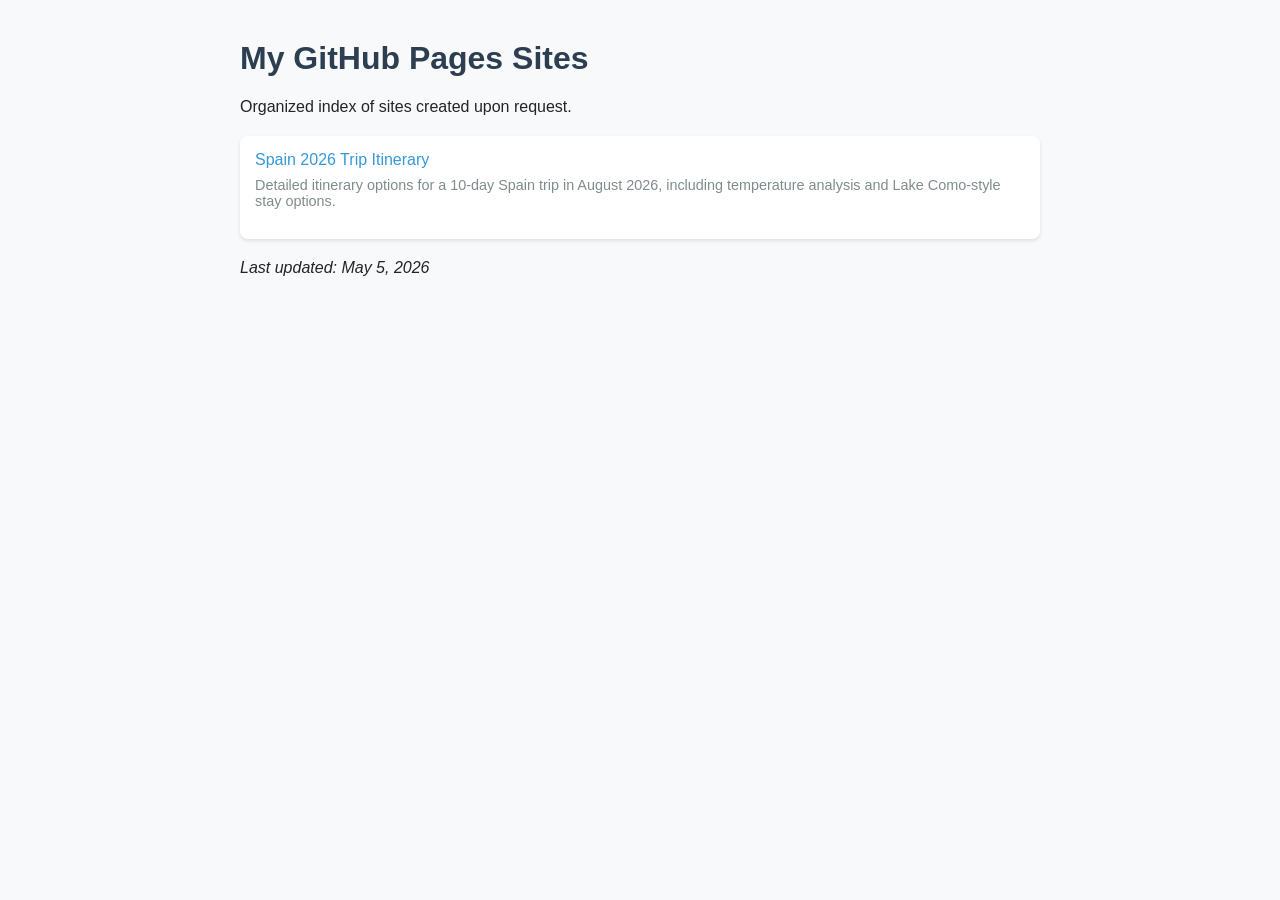
==== index.html @ 6927c3d7 "Initial commit: GitHub Pages index site" ====
<!DOCTYPE html>
<html lang="en">
<head>
    <meta charset="UTF-8">
    <meta name="viewport" content="width=device-width, initial-scale=1.0">
    <title>Claw's GitHub Pages Sites</title>
    <style>
        body { font-family: -apple-system, BlinkMacSystemFont, "Segoe UI", Roboto, Helvetica, Arial, sans-serif; margin: 40px; background-color: #f8f9fa; color: #212529; }
        .container { max-width: 800px; margin: 0 auto; }
        h1 { color: #2c3e50; }
        .site-list { list-style: none; padding: 0; }
        .site-list li { margin: 20px 0; padding: 15px; background: white; border-radius: 8px; box-shadow: 0 2px 4px rgba(0,0,0,0.1); }
        .site-list a { text-decoration: none; color: #3498db; font-weight: 500; }
        .site-list a:hover { text-decoration: underline; }
        .site-description { margin-top: 8px; color: #7f8c8d; font-size: 0.9em; }
    </style>
</head>
<body>
    <div class="container">
        <h1>My GitHub Pages Sites</h1>
        <p>Organized index of sites created upon request.</p>
        <ul class="site-list">
            <li>
                <a href="https://claw7891.github.io/spain-itinerary-2026/" target="_blank">
                    Spain 2026 Trip Itinerary
                </a>
                <p class="site-description">Detailed itinerary options for a 10-day Spain trip in August 2026, including temperature analysis and Lake Como-style stay options.</p>
            </li>
        </ul>
        <p><em>Last updated: May 5, 2026</em></p>
    </div>
</body>
</html>
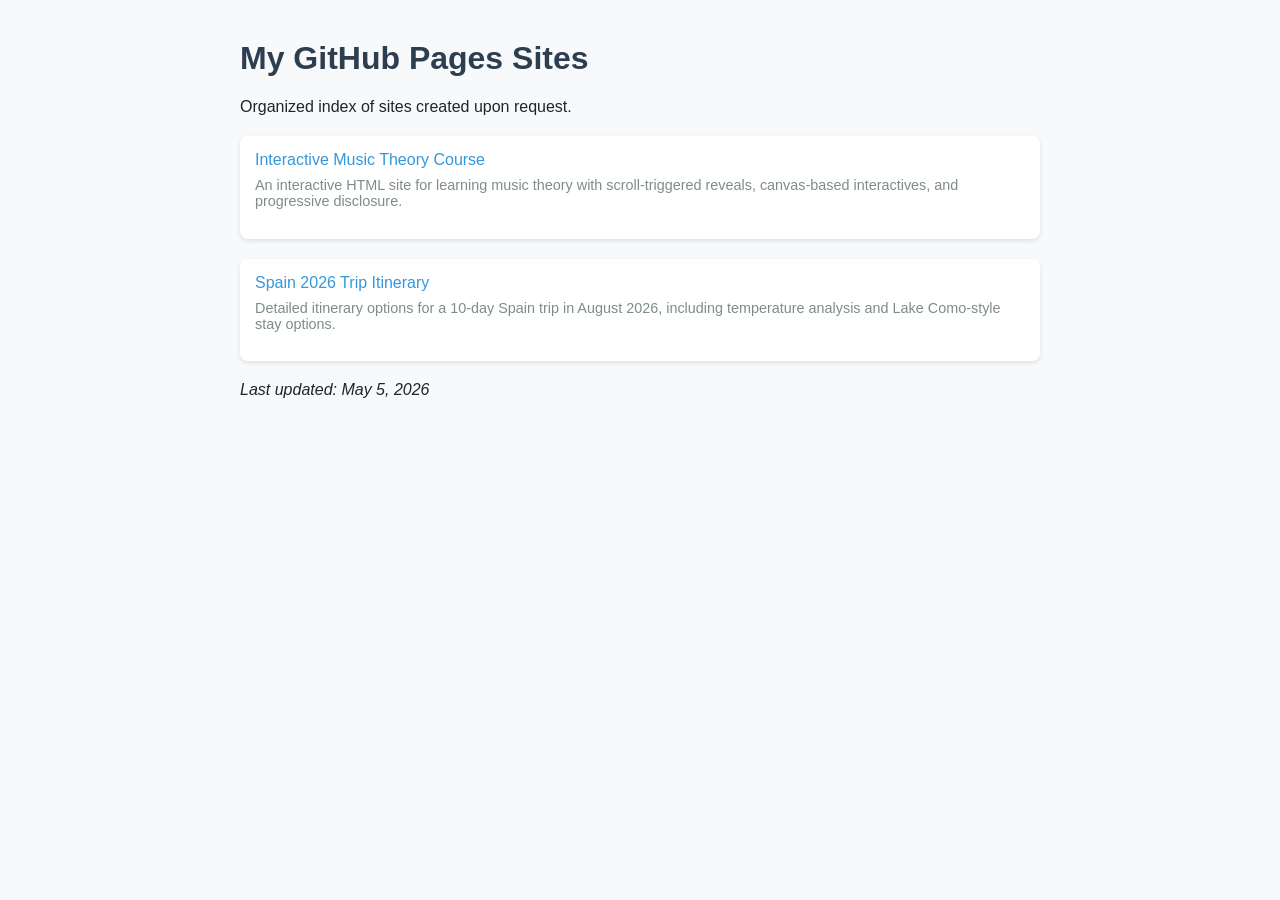
==== commit 53274f29: "Update index to include music-theory site" ====
--- a/index.html
+++ b/index.html
@@ -21,6 +21,12 @@
         <p>Organized index of sites created upon request.</p>
         <ul class="site-list">
             <li>
+                <a href="https://claw7891.github.io/music-theory/" target="_blank">
+                    Interactive Music Theory Course
+                </a>
+                <p class="site-description">An interactive HTML site for learning music theory with scroll-triggered reveals, canvas-based interactives, and progressive disclosure.</p>
+            </li>
+            <li>
                 <a href="https://claw7891.github.io/spain-itinerary-2026/" target="_blank">
                     Spain 2026 Trip Itinerary
                 </a>
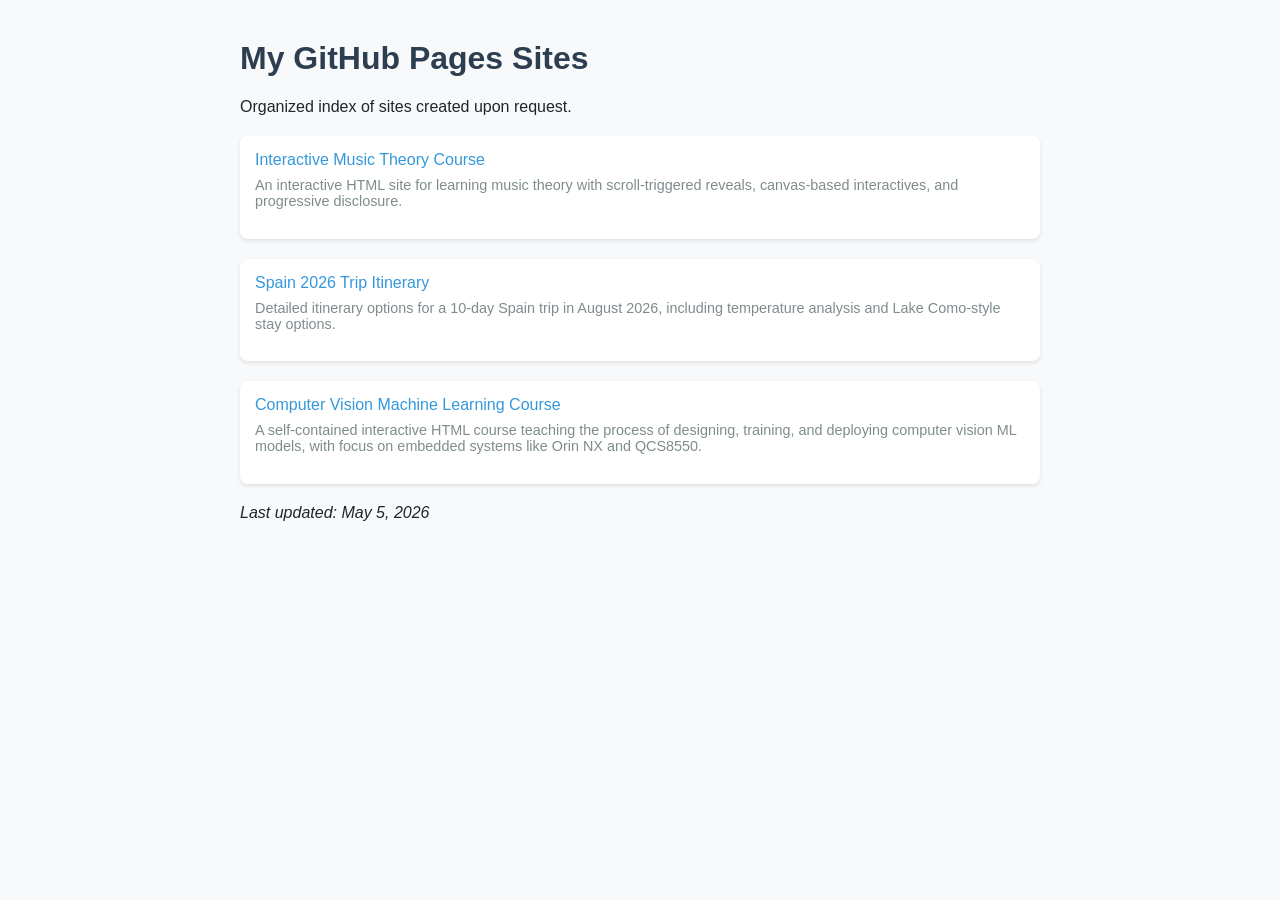
==== commit eee6b911: "Add CV-ML course to GitHub Pages and update index" ====
--- a/index.html
+++ b/index.html
@@ -32,6 +32,12 @@
                 </a>
                 <p class="site-description">Detailed itinerary options for a 10-day Spain trip in August 2026, including temperature analysis and Lake Como-style stay options.</p>
             </li>
+            <li>
+                <a href="https://claw7891.github.io/cv-ml-course/" target="_blank">
+                    Computer Vision Machine Learning Course
+                </a>
+                <p class="site-description">A self-contained interactive HTML course teaching the process of designing, training, and deploying computer vision ML models, with focus on embedded systems like Orin NX and QCS8550.</p>
+            </li>
         </ul>
         <p><em>Last updated: May 5, 2026</em></p>
     </div>
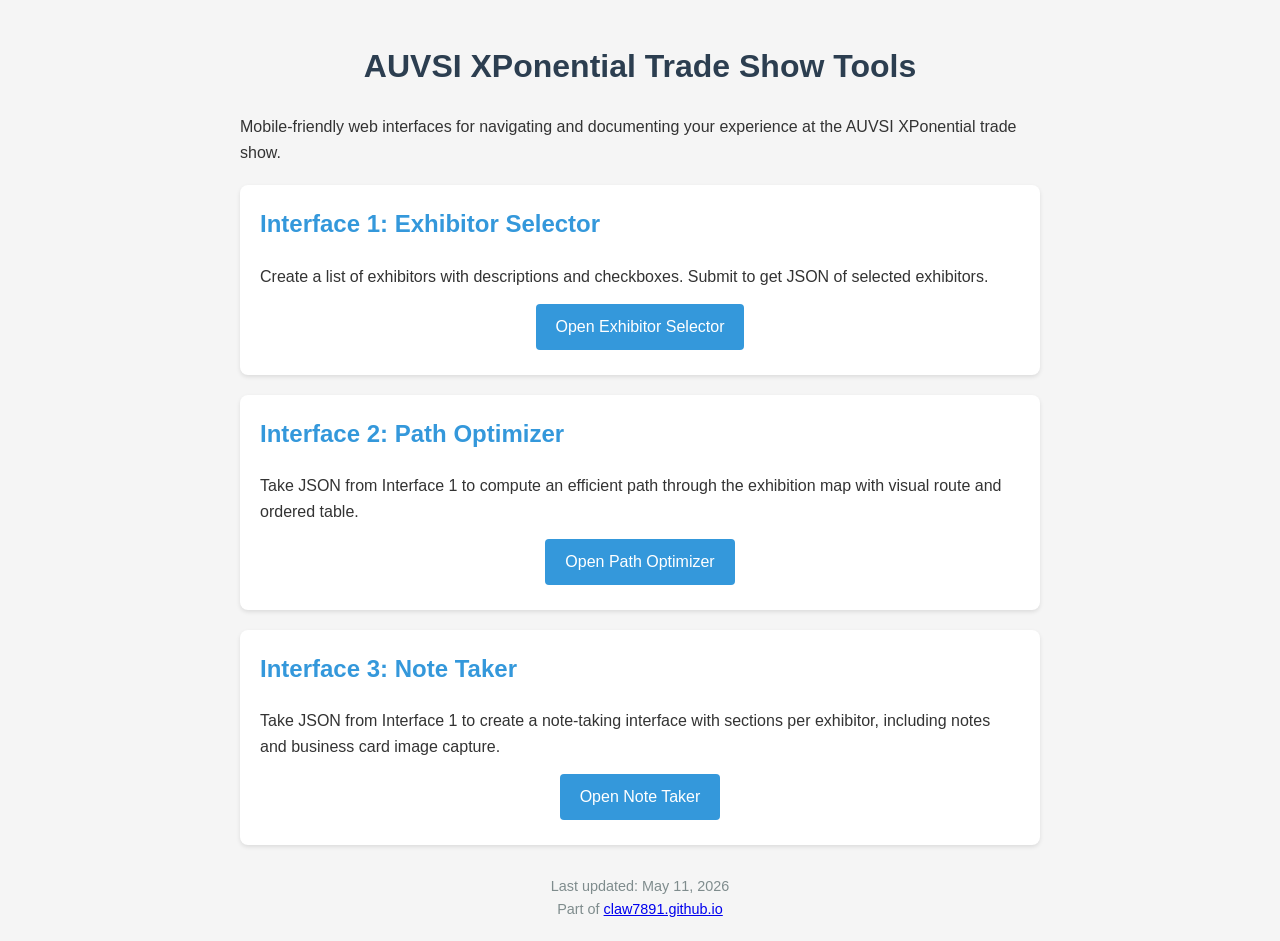
==== commit d7706133: "Add AUVSI XPonential trade show tools (interfaces 1, 2, 3) and update index" ====
--- a/index.html
+++ b/index.html
@@ -3,43 +3,92 @@
 <head>
     <meta charset="UTF-8">
     <meta name="viewport" content="width=device-width, initial-scale=1.0">
-    <title>Claw's GitHub Pages Sites</title>
+    <title>Claw's Projects - AUVSI XPonential Trade Show Tools</title>
     <style>
-        body { font-family: -apple-system, BlinkMacSystemFont, "Segoe UI", Roboto, Helvetica, Arial, sans-serif; margin: 40px; background-color: #f8f9fa; color: #212529; }
-        .container { max-width: 800px; margin: 0 auto; }
-        h1 { color: #2c3e50; }
-        .site-list { list-style: none; padding: 0; }
-        .site-list li { margin: 20px 0; padding: 15px; background: white; border-radius: 8px; box-shadow: 0 2px 4px rgba(0,0,0,0.1); }
-        .site-list a { text-decoration: none; color: #3498db; font-weight: 500; }
-        .site-list a:hover { text-decoration: underline; }
-        .site-description { margin-top: 8px; color: #7f8c8d; font-size: 0.9em; }
+        body {
+            font-family: -apple-system, BlinkMacSystemFont, 'Segoe UI', Roboto, sans-serif;
+            line-height: 1.6;
+            color: #333;
+            max-width: 800px;
+            margin: 0 auto;
+            padding: 20px;
+            background-color: #f5f5f5;
+        }
+        h1 {
+            color: #2c3e50;
+            text-align: center;
+        }
+        .project-card {
+            background: white;
+            border-radius: 8px;
+            padding: 20px;
+            margin: 20px 0;
+            box-shadow: 0 2px 4px rgba(0,0,0,0.1);
+        }
+        .project-card h2 {
+            color: #3498db;
+            margin-top: 0;
+        }
+        .project-card p {
+            margin: 10px 0;
+        }
+        .btn {
+            display: inline-block;
+            background: #3498db;
+            color: white;
+            padding: 10px 20px;
+            text-decoration: none;
+            border-radius: 4px;
+            margin: 5px;
+        }
+        .btn:hover {
+            background: #2980b9;
+        }
+        .btn-grid {
+            display: flex;
+            flex-wrap: wrap;
+            gap: 10px;
+            justify-content: center;
+        }
+        .timestamp {
+            color: #7f8c8d;
+            font-size: 0.9em;
+            text-align: center;
+            margin-top: 30px;
+        }
     </style>
 </head>
 <body>
-    <div class="container">
-        <h1>My GitHub Pages Sites</h1>
-        <p>Organized index of sites created upon request.</p>
-        <ul class="site-list">
-            <li>
-                <a href="https://claw7891.github.io/music-theory/" target="_blank">
-                    Interactive Music Theory Course
-                </a>
-                <p class="site-description">An interactive HTML site for learning music theory with scroll-triggered reveals, canvas-based interactives, and progressive disclosure.</p>
-            </li>
-            <li>
-                <a href="https://claw7891.github.io/spain-itinerary-2026/" target="_blank">
-                    Spain 2026 Trip Itinerary
-                </a>
-                <p class="site-description">Detailed itinerary options for a 10-day Spain trip in August 2026, including temperature analysis and Lake Como-style stay options.</p>
-            </li>
-            <li>
-                <a href="https://claw7891.github.io/cv-ml-course/" target="_blank">
-                    Computer Vision Machine Learning Course
-                </a>
-                <p class="site-description">A self-contained interactive HTML course teaching the process of designing, training, and deploying computer vision ML models, with focus on embedded systems like Orin NX and QCS8550.</p>
-            </li>
-        </ul>
-        <p><em>Last updated: May 5, 2026</em></p>
+    <h1>AUVSI XPonential Trade Show Tools</h1>
+    <p>Mobile-friendly web interfaces for navigating and documenting your experience at the AUVSI XPonential trade show.</p>
+    
+    <div class="project-card">
+        <h2>Interface 1: Exhibitor Selector</h2>
+        <p>Create a list of exhibitors with descriptions and checkboxes. Submit to get JSON of selected exhibitors.</p>
+        <div class="btn-grid">
+            <a href="auvsi-show/interface1/exhibitor-selector.html" class="btn">Open Exhibitor Selector</a>
+        </div>
+    </div>
+    
+    <div class="project-card">
+        <h2>Interface 2: Path Optimizer</h2>
+        <p>Take JSON from Interface 1 to compute an efficient path through the exhibition map with visual route and ordered table.</p>
+        <div class="btn-grid">
+            <a href="auvsi-show/interface2/path_optimizer.html" class="btn">Open Path Optimizer</a>
+        </div>
+    </div>
+    
+    <div class="project-card">
+        <h2>Interface 3: Note Taker</h2>
+        <p>Take JSON from Interface 1 to create a note-taking interface with sections per exhibitor, including notes and business card image capture.</p>
+        <div class="btn-grid">
+            <a href="auvsi-show/interface3/note_taker.html" class="btn">Open Note Taker</a>
+        </div>
+    </div>
+    
+    <div class="timestamp">
+        Last updated: May 11, 2026<br>
+        Part of <a href="https://claw7891.github.io">claw7891.github.io</a>
     </div>
 </body>
-</html>
+</html>
